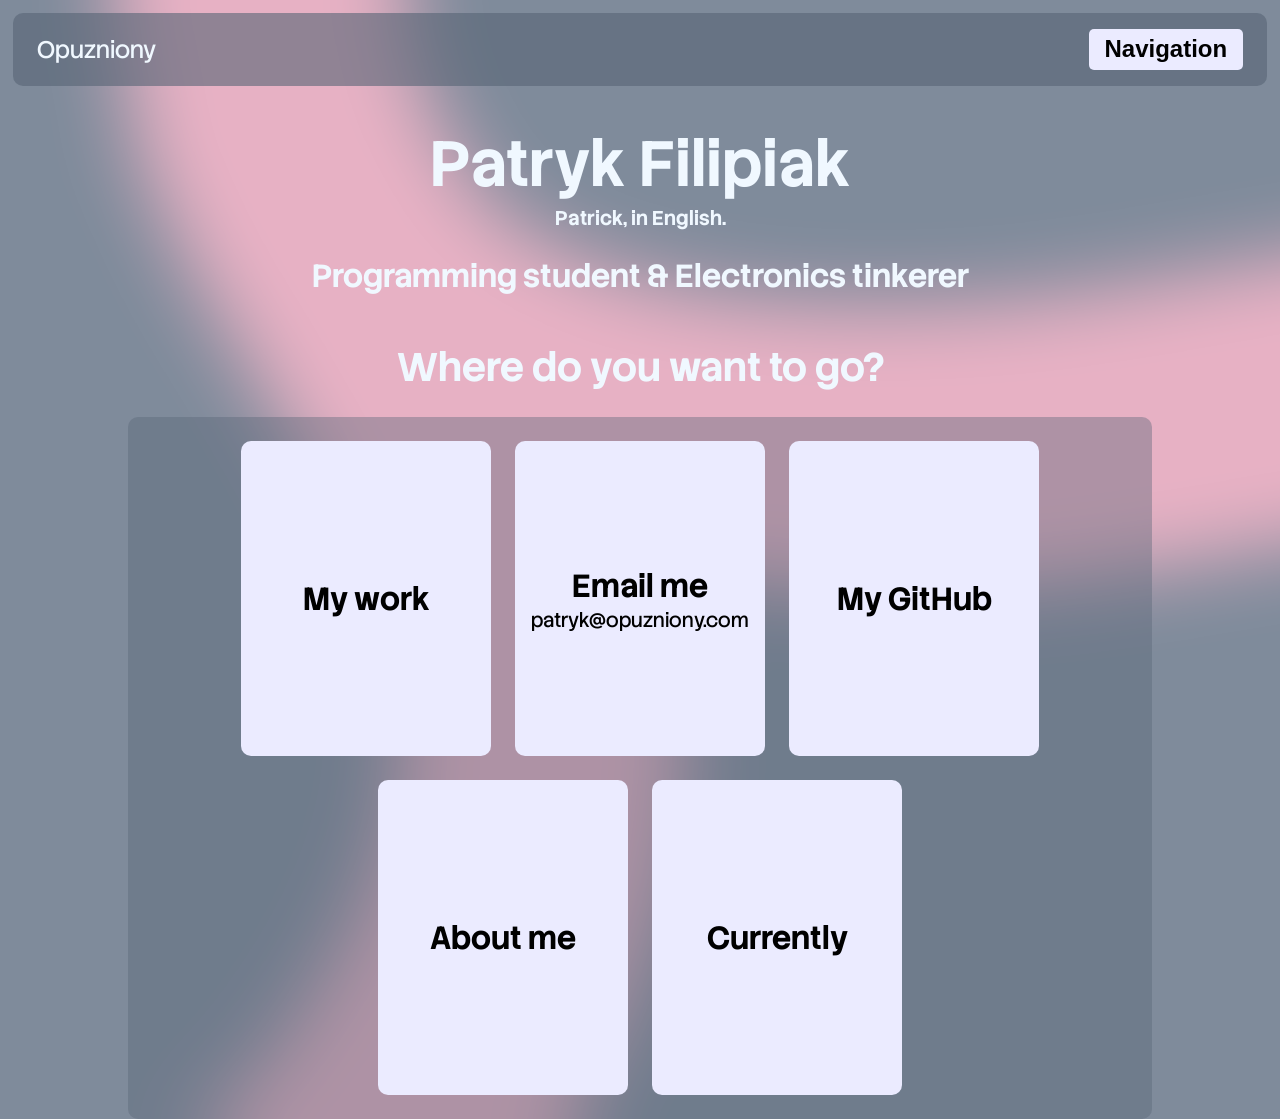
==== index.html @ f9818646 "Github pages broke when I put all the html files in /static so I just moved the index back" ====
<!DOCTYPE html>
<html lang="en">
<head>
    <link rel="preconnect" href="https://fonts.googleapis.com">
    <link rel="preconnect" href="https://fonts.gstatic.com" crossorigin>
    <link href="https://fonts.googleapis.com/css2?family=Share+Tech&family=Stack+Sans+Headline:wght@200..700&display=swap" rel="stylesheet">
    <meta charset="UTF-8">
    <meta name="viewport" content="width=device-width, initial-scale=1.0">
    <title>Opuzniony</title>
    <link rel="stylesheet" href="/style/firstpage.css">
</head>
<body>
    <div id="stupid_box">
        <div id="header">
            <p id="p5">Opuzniony</p>
            <div class="dropdown">
                <button><b>Navigation</b></button>
                <div class="dropdown_content">
                    <a href="static/work.html">My work</a>
                    <a href="https://github.com/opuzniony">My GitHub</a>
                    <a href="static/about.html">About me</a>
                    <a href="static/blog.html">Currently</a>
                </div>
            </div>
        </div>
        <div>
            <h1>Patryk Filipiak</h1>
            <p id="p3">
                <b>Patrick, in English.</b>
            </p>
        </div>
        <h3>Programming student & Electronics tinkerer</h3>
        <h2>Where do you want to go?</h2>  
        <div class="card_container">
            <a href='static/work.html' id="card1" class="card">
                <p>
                    <b>My work</b>
                </p>
            </a>
            <a id="card2" class="card" href="mailto:patryk@opuzniony.com">
                <div>
                    <b>Email me</b>
                    <p id="p4">patryk@opuzniony.com</p>
                </div>
            </a>
            <a id="card3" class="card" href="https://github.com/opuzniony">
                <p>
                    <b>My GitHub</b>
                </p>
            </a>
            <a id="card4" class="card" href="static/about.html">
                <p>
                    <b>About me</b>
                </p>
            </a>
            <a href='static/blog.html' id="card5" class="card">
                <p>
                    <b>Currently</b>
                </p>
            </a>
        </div>
    </div>
    
</body>
</html>
---- style/firstpage.css ----
body {
    background-image: url("/img/background.png");
    background-size:cover;
    display: flex;
    justify-content: center;
    text-align: center;
    font-size: 2rem;
    min-height: 100vh;
    align-items: flex-start;
    margin: 0;
    font-family: 'Stack Sans Headline';
    color: aliceblue;
}

#p1 {
    margin: 0;
    font-size: 1.5rem;
}

p {
    margin: 0;
}

#p3, #p4 {
    margin: 0;
    font-size: 1.25rem;
}

#stupid_box {
    font-family: 'Stack Sans Headline';
    width: 100%;
    display: flex;
    flex-direction: column;
    align-items: center;
    gap: 1.5rem;
}

#header {
    background-color: rgba(87, 101, 117, 0.6);
    border-radius: 10px;
    display: flex;
    align-items: center;
    justify-content: space-between;
    width: 98%;
    box-sizing: border-box;
    margin: 1%;
    font-size: 1.5rem;
    padding: 1rem 1.5rem;
}

.dropdown button {
    font-size: 1.5rem;
    border: none;
    border-radius: 5px;
    background-color: rgb(235, 235, 255);
    transition: background-color 0.2s;
    padding: 0.4rem 1rem;
}

.dropdown:hover button {
    transition: 0.2s;
    background-color: rgb(231, 177, 196);
}

.dropdown .dropdown_content {
    display: none;
}
.dropdown:hover .dropdown_content {
    display: block;
}

.dropdown_content {
    position:absolute;
    transition: 0.2s;
    background-color: rgba(87, 101, 117, 0.8);
    border-radius: 10px;
}

.dropdown_content a {
    display: block;
    background-color: rgb(235, 235, 255);
    margin: 0.4rem;
    padding: 0.2rem 0.4rem;
    border-radius: 5px;
    transition: 0.2s;
}

.dropdown_content a:hover {
    background-color: rgb(231, 177, 196);
    scale: 1.03;
}



h2, h3, h1 {
    max-width: 850px;
    margin: 0;
}

h1 {
    font-size: 4rem;
}

h2 {
    font-size: 2.5rem;
    margin: 0;
}

h3 {
    margin-bottom: 20px;
    font-size: 2rem;
}

.card_contaier button, mailto {
    font-family: 'Stack Sans Headline';
    color: black;
}

.card_container {
    background-color: rgba(87, 101, 117, 0.4);
    padding: 1.5rem;
    border-radius: 10px;
    display: flex;
    justify-content: center;
    gap: 1.5rem;
    width: 80%;
    max-width: 1800px;
    box-sizing: border-box;
    flex-wrap: wrap;
    }

.card {
    height: 35vh;
    max-height: 400px;
    width: 100vw;
    max-width: 250px;
    min-width: 180px;
    border-radius: 10px;
    background-color: rgb(235, 235, 255);
    box-sizing: border-box;
    display: flex;
    align-items: center;
    justify-content: center;
    border: none;
    font-size: 2rem;
    transition: transform 0.2s, box-shadow 0.2s, background-color 0.2s;
    padding: 0.75rem;
}

#card2 {
    flex-direction: column;
    margin: 0;
}

.card:hover {
    transition-duration: 0.2s;
    cursor: pointer;
    background-color: rgb(231, 177, 196);
    transform: scale(1.03);
    box-shadow: 0 4px 12px rgba(0,0,0,0.15);
}

@media (max-width: 768px) {
    .card {
        height: auto;
        padding: 2.5rem 1rem;
        width: 80%;
        max-width: 400px;
        min-width: unset;
        font-size: 1.5rem;
    }

    .card_container {
        width: 95%;
        gap: 1rem;
        margin: 0.5rem;
    }
}

a {
    text-decoration: none;
    color: black;
    font-family: 'Stack Sans Headline';
}
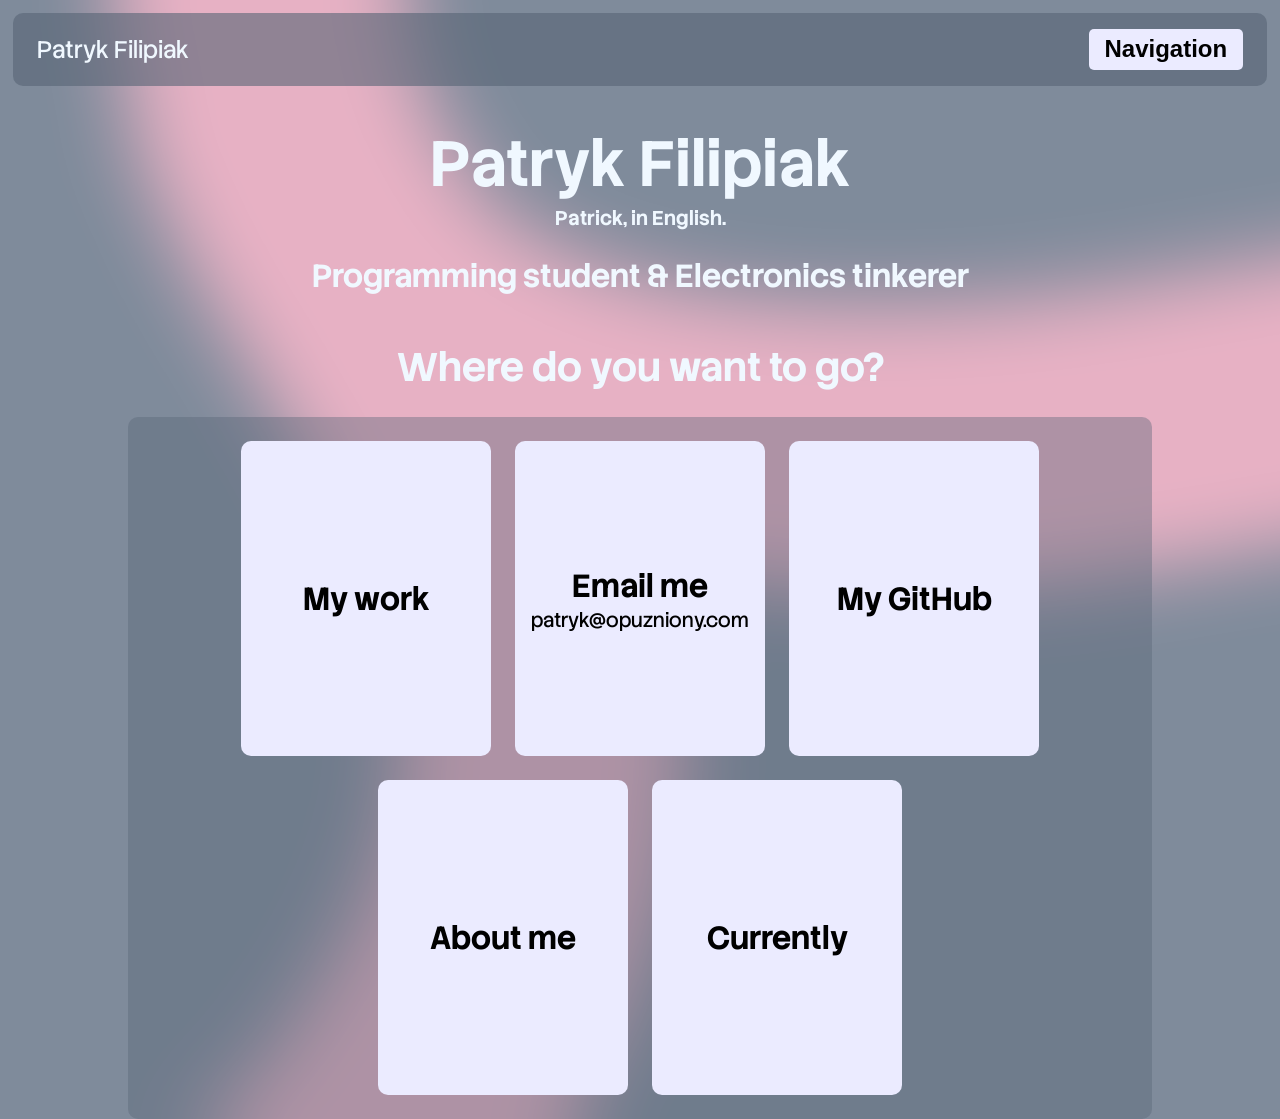
==== commit 4acf88ed: "changed headers and added header to about me" ====
--- a/index.html
+++ b/index.html
@@ -6,13 +6,13 @@
     <link href="https://fonts.googleapis.com/css2?family=Share+Tech&family=Stack+Sans+Headline:wght@200..700&display=swap" rel="stylesheet">
     <meta charset="UTF-8">
     <meta name="viewport" content="width=device-width, initial-scale=1.0">
-    <title>Opuzniony</title>
+    <title>My work</title>
     <link rel="stylesheet" href="/style/firstpage.css">
 </head>
 <body>
     <div id="stupid_box">
         <div id="header">
-            <p id="p5">Opuzniony</p>
+            <p id="p5">Patryk Filipiak</p>
             <div class="dropdown">
                 <button><b>Navigation</b></button>
                 <div class="dropdown_content">
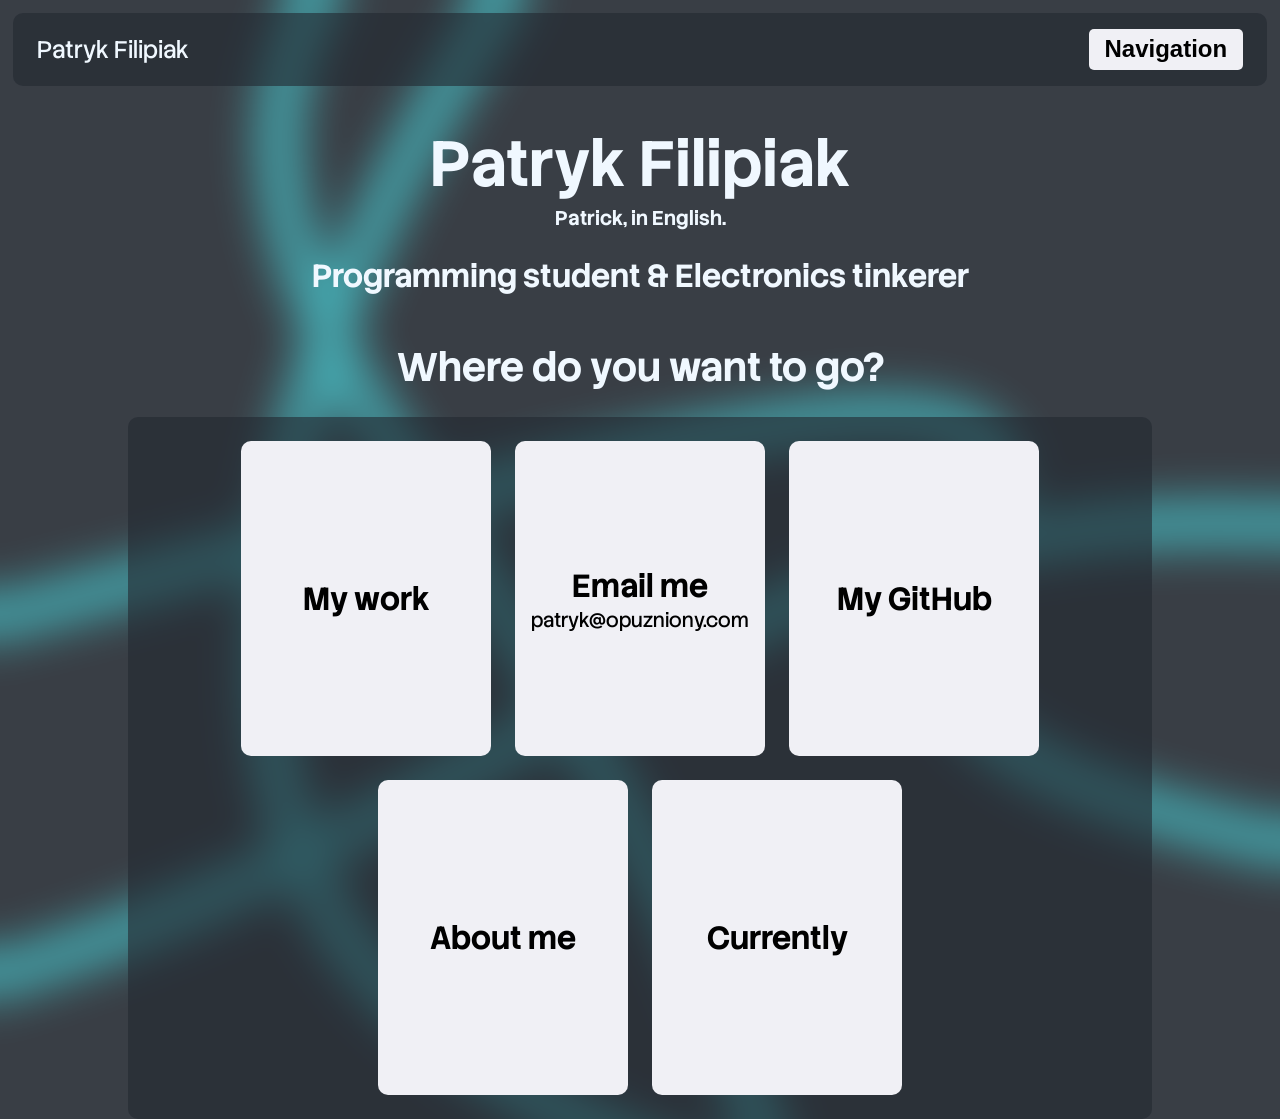
==== commit a2058cf3: "Color palette rework + some minor fixes" ====
--- a/index.html
+++ b/index.html
@@ -6,7 +6,7 @@
     <link href="https://fonts.googleapis.com/css2?family=Share+Tech&family=Stack+Sans+Headline:wght@200..700&display=swap" rel="stylesheet">
     <meta charset="UTF-8">
     <meta name="viewport" content="width=device-width, initial-scale=1.0">
-    <title>My work</title>
+    <title>Patryk Filipiak</title>
     <link rel="stylesheet" href="/style/firstpage.css">
 </head>
 <body>
--- a/style/firstpage.css
+++ b/style/firstpage.css
@@ -36,7 +36,7 @@
 }
 
 #header {
-    background-color: rgba(87, 101, 117, 0.6);
+    background-color: rgba(34, 40, 49, 0.6);
     border-radius: 10px;
     display: flex;
     align-items: center;
@@ -52,14 +52,14 @@
     font-size: 1.5rem;
     border: none;
     border-radius: 5px;
-    background-color: rgb(235, 235, 255);
+    background-color: rgb(240, 240, 245);
     transition: background-color 0.2s;
     padding: 0.4rem 1rem;
 }
 
 .dropdown:hover button {
     transition: 0.2s;
-    background-color: rgb(231, 177, 196);
+    background-color: rgb(0, 173, 181);
 }
 
 .dropdown .dropdown_content {
@@ -72,13 +72,13 @@
 .dropdown_content {
     position:absolute;
     transition: 0.2s;
-    background-color: rgba(87, 101, 117, 0.8);
+    background-color: rgba(34, 40, 49, 0.8);;
     border-radius: 10px;
 }
 
 .dropdown_content a {
     display: block;
-    background-color: rgb(235, 235, 255);
+    background-color: rgb(240, 240, 245);
     margin: 0.4rem;
     padding: 0.2rem 0.4rem;
     border-radius: 5px;
@@ -86,7 +86,7 @@
 }
 
 .dropdown_content a:hover {
-    background-color: rgb(231, 177, 196);
+    background-color: rgb(0, 173, 181);
     scale: 1.03;
 }
 
@@ -117,7 +117,7 @@
 }
 
 .card_container {
-    background-color: rgba(87, 101, 117, 0.4);
+    background-color: rgba(34, 40, 49, 0.6);;
     padding: 1.5rem;
     border-radius: 10px;
     display: flex;
@@ -136,7 +136,7 @@
     max-width: 250px;
     min-width: 180px;
     border-radius: 10px;
-    background-color: rgb(235, 235, 255);
+    background-color: rgb(240, 240, 245);
     box-sizing: border-box;
     display: flex;
     align-items: center;
@@ -155,7 +155,7 @@
 .card:hover {
     transition-duration: 0.2s;
     cursor: pointer;
-    background-color: rgb(231, 177, 196);
+    background-color: rgb(0, 173, 181);
     transform: scale(1.03);
     box-shadow: 0 4px 12px rgba(0,0,0,0.15);
 }
@@ -181,4 +181,21 @@
     text-decoration: none;
     color: black;
     font-family: 'Stack Sans Headline';
+}
+
+::-webkit-scrollbar {
+  width: 6px;
+}
+
+::-webkit-scrollbar-track {
+  background: rgba(34, 40, 49, 0.8);
+}
+
+::-webkit-scrollbar-thumb {
+  background: rgba(34, 40, 49, 0.5);
+  border-radius: 3px;
+}
+
+::-webkit-scrollbar-thumb:hover {
+  background: rgb(34, 40, 49);
 }
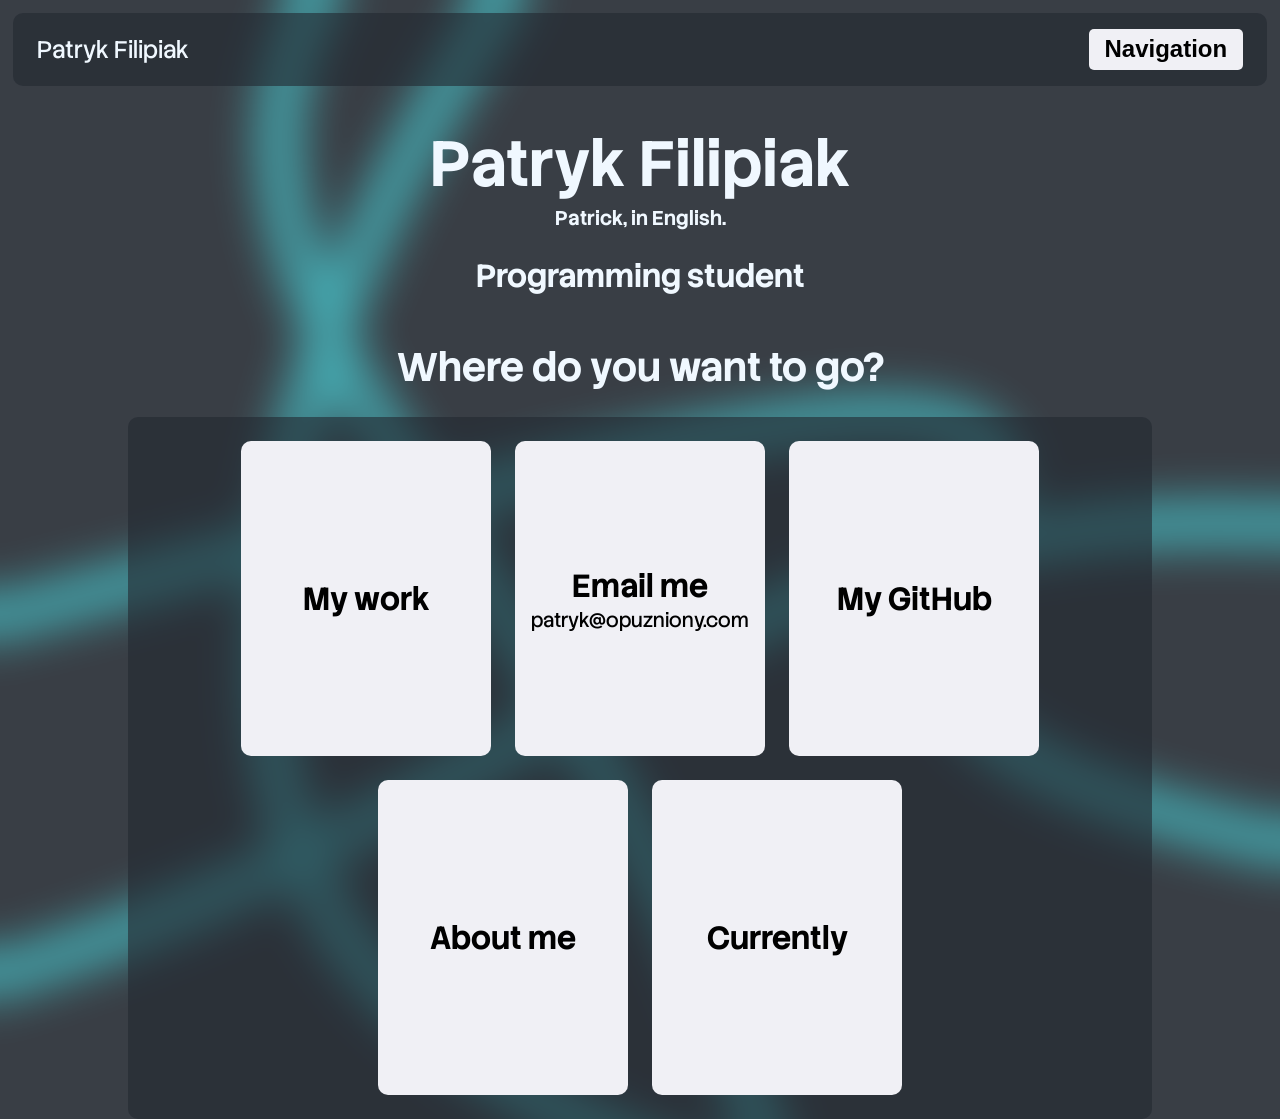
==== commit c3a74d6e: "display: none'd Web Sergeant because it's just an empty repo." ====
--- a/index.html
+++ b/index.html
@@ -29,7 +29,7 @@
                 <b>Patrick, in English.</b>
             </p>
         </div>
-        <h3>Programming student & Electronics tinkerer</h3>
+        <h3>Programming student</h3>
         <h2>Where do you want to go?</h2>  
         <div class="card_container">
             <a href='static/work.html' id="card1" class="card">
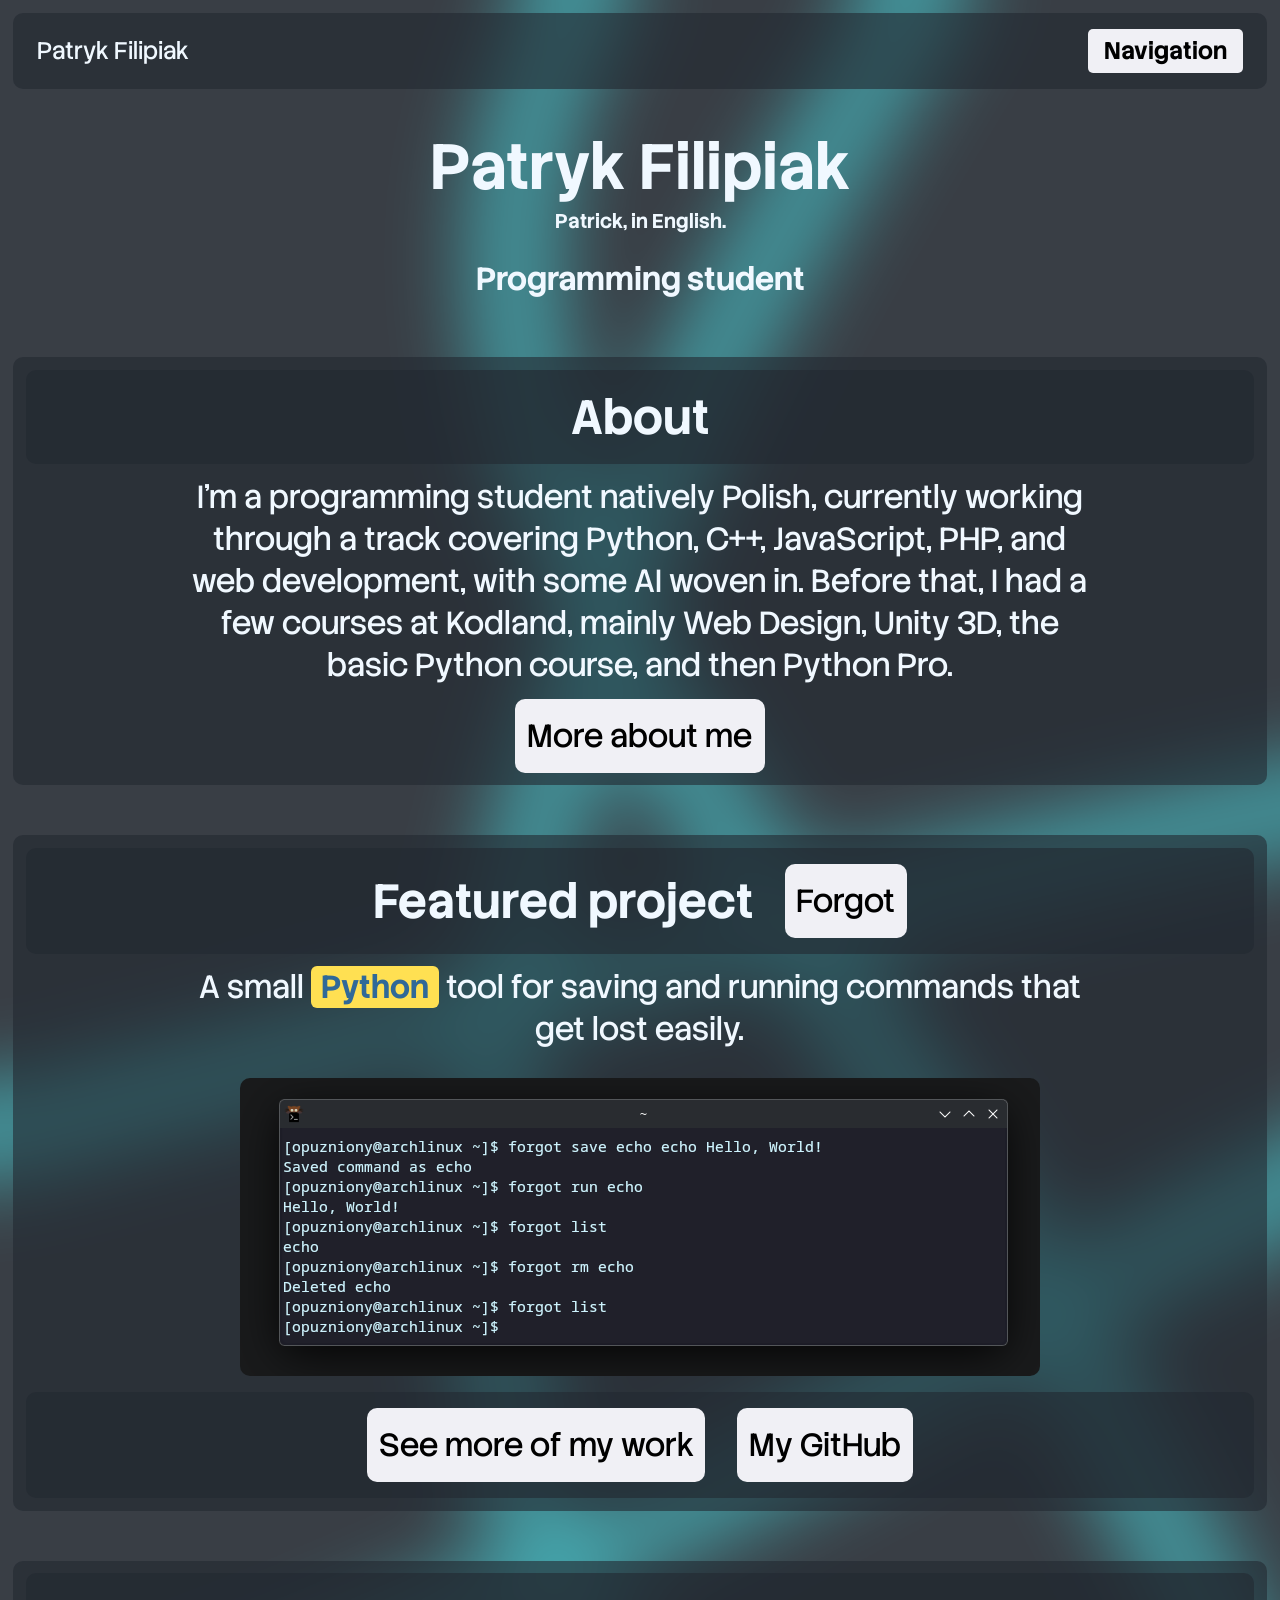
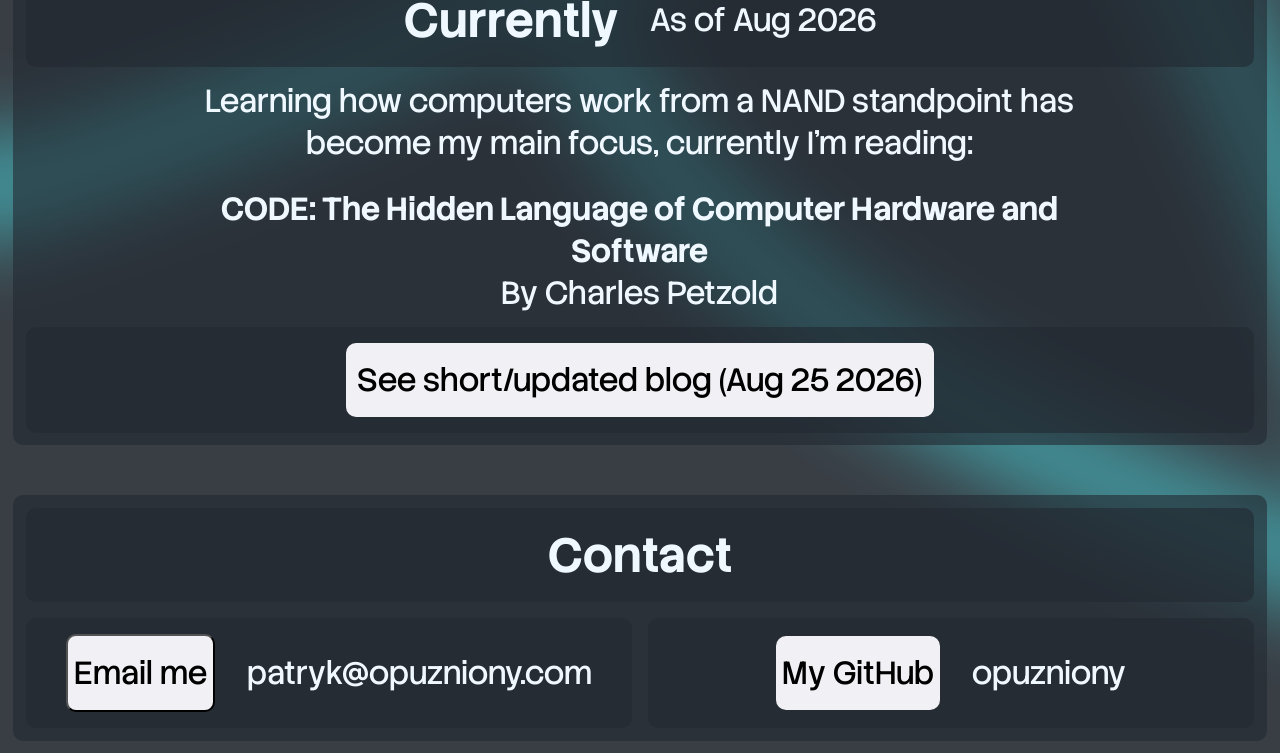
==== commit 19bf6206: "landing page rework" ====
--- a/index.html
+++ b/index.html
@@ -29,35 +29,87 @@
                 <b>Patrick, in English.</b>
             </p>
         </div>
-        <h3>Programming student</h3>
-        <h2>Where do you want to go?</h2>  
-        <div class="card_container">
-            <a href='static/work.html' id="card1" class="card">
-                <p>
-                    <b>My work</b>
-                </p>
-            </a>
-            <a id="card2" class="card" href="mailto:patryk@opuzniony.com">
-                <div>
-                    <b>Email me</b>
-                    <p id="p4">patryk@opuzniony.com</p>
+        <h3>Programming student</h3> 
+
+        <div class="section" id="sct1">
+            <div class="section_header">
+                <h2>About</h2>
+            </div>
+            <p class="essay">
+                I'm a programming student natively
+                Polish, currently working through 
+                a track covering Python, C++, JavaScript, 
+                PHP, and web development, with some AI 
+                woven in. Before that, I had a few courses 
+                at Kodland, mainly Web Design, Unity 3D, the 
+                basic Python course, and then Python Pro.
+            </p>
+            <a href="static/about.html" class="section_button">More about me</a>
+        </div>
+        <div class="section" id="sct2">
+            <div class="section_header">
+                <h2>Featured project</h2>
+                <a href="https://github.com/opuzniony/forgot" class="section_button">Forgot</a>
+            </div>
+            <p class="essay">
+                A small 
+                <b style="
+                    background-color: rgb(255, 224, 82); 
+                    color: rgb(48, 105, 152);
+                    padding-inline: 0.6rem; 
+                    border-radius: 6px;">
+                    Python</b>
+                tool for saving and running commands that get lost easily.
+            </p>
+            <img class="section_img" src="/img/forgot.png" alt="forgot in terminal (save, run, list, rm)">
+            <div class="section_header">
+                <a href="static/work.html" class="section_button">See more of my work</a>
+                <a href="https://github.com/opuzniony" class="section_button">My GitHub</a>
+            </div>
+        </div>
+        <div class="section" id="sct3">
+            <div class="section_header">
+                <h2>Currently</h2>
+                <p>As of Aug 2026</p>
+            </div>
+            <p class="essay">
+                Learning how computers work from a 
+                NAND standpoint has become my main focus, 
+                currently I'm reading:
+            </p>
+            <p class="essay">
+                <b>CODE: The Hidden Language of Computer Hardware and Software</b>
+                <br>
+                By Charles Petzold
+            </p>
+            <div class="section_header">
+                <a href="static/work.html" class="section_button">See short/updated blog (Aug 25 2026)</a>
+            </div>
+        </div>
+        <div class="section" id="sct4">
+            <div class="section_header">
+                <h2>Contact</h2>
+            </div>
+           <div class="different">
+                <div class="different_header">
+                    <button mailto class="section_button">Email me</button>
+                    <p>patryk@opuzniony.com</p>
                 </div>
-            </a>
-            <a id="card3" class="card" href="https://github.com/opuzniony">
-                <p>
-                    <b>My GitHub</b>
-                </p>
-            </a>
-            <a id="card4" class="card" href="static/about.html">
-                <p>
-                    <b>About me</b>
-                </p>
-            </a>
-            <a href='static/blog.html' id="card5" class="card">
-                <p>
-                    <b>Currently</b>
-                </p>
-            </a>
+                <div class="different_header">
+                    <a href="https://github.com/opuzniony" class="section_button">My GitHub</a>
+                    <p>opuzniony</p>
+                </div>
+           </div>
+           <div class="different" id="different2">
+                <div class="different_header">
+                    <a href="https://github.com/opuzniony" class="section_button">My GitHub</a>
+                    <p>Placeholder button</p>
+                </div>
+                <div class="different_header">
+                    <a href="https://github.com/opuzniony" class="section_button">My GitHub</a>
+                    <p>Placeholder button</p>
+                </div>
+           </div>
         </div>
     </div>
     
--- a/style/firstpage.css
+++ b/style/firstpage.css
@@ -90,8 +90,6 @@
     scale: 1.03;
 }
 
-
-
 h2, h3, h1 {
     max-width: 850px;
     margin: 0;
@@ -101,80 +99,14 @@
     font-size: 4rem;
 }
 
-h2 {
-    font-size: 2.5rem;
-    margin: 0;
-}
-
 h3 {
     margin-bottom: 20px;
     font-size: 2rem;
 }
 
-.card_contaier button, mailto {
+button, mailto {
     font-family: 'Stack Sans Headline';
     color: black;
-}
-
-.card_container {
-    background-color: rgba(34, 40, 49, 0.6);;
-    padding: 1.5rem;
-    border-radius: 10px;
-    display: flex;
-    justify-content: center;
-    gap: 1.5rem;
-    width: 80%;
-    max-width: 1800px;
-    box-sizing: border-box;
-    flex-wrap: wrap;
-    }
-
-.card {
-    height: 35vh;
-    max-height: 400px;
-    width: 100vw;
-    max-width: 250px;
-    min-width: 180px;
-    border-radius: 10px;
-    background-color: rgb(240, 240, 245);
-    box-sizing: border-box;
-    display: flex;
-    align-items: center;
-    justify-content: center;
-    border: none;
-    font-size: 2rem;
-    transition: transform 0.2s, box-shadow 0.2s, background-color 0.2s;
-    padding: 0.75rem;
-}
-
-#card2 {
-    flex-direction: column;
-    margin: 0;
-}
-
-.card:hover {
-    transition-duration: 0.2s;
-    cursor: pointer;
-    background-color: rgb(0, 173, 181);
-    transform: scale(1.03);
-    box-shadow: 0 4px 12px rgba(0,0,0,0.15);
-}
-
-@media (max-width: 768px) {
-    .card {
-        height: auto;
-        padding: 2.5rem 1rem;
-        width: 80%;
-        max-width: 400px;
-        min-width: unset;
-        font-size: 1.5rem;
-    }
-
-    .card_container {
-        width: 95%;
-        gap: 1rem;
-        margin: 0.5rem;
-    }
 }
 
 a {
@@ -198,4 +130,95 @@
 
 ::-webkit-scrollbar-thumb:hover {
   background: rgb(34, 40, 49);
+}
+
+.section {
+    display: flex;
+    justify-content: flex-start;
+    background-color: rgba(34, 40, 49, 0.6);
+    border-radius: 10px;
+    width: 96%;
+    margin: 1%;
+    padding: 1%;
+    height: fit-content;
+    align-items: inherit;
+    flex-direction: column;
+}
+
+.section_header {
+    border-radius: 10px;
+    display: flex;
+    align-items: center;
+    justify-content: center;
+    width: 100%;
+    box-sizing: border-box;
+    font-size: 2rem;
+    padding: 1rem;
+    gap: 2rem;
+    background-color: rgba(34, 40, 49, 0.6);
+}
+
+.section_header_footer {
+    margin-top: 2%;
+    font-size: 2.5rem;
+}
+
+.essay {
+    max-width: 900px;
+    margin-block: 1%;
+}
+
+.section_button {
+    background-color: rgb(240, 240, 245);
+    border-radius: 10px;
+    padding: 1rem;
+    font-size: 2rem;
+    transition: background-color 0.2s, scale 0.2s;
+    font-family: 'Stack Sans Headline';
+    padding-inline: 1%;
+}
+
+.section_button:hover {
+    background-color: rgb(0, 173, 181);
+    cursor: pointer;
+    scale: 1.03;
+}
+
+.section_img {
+    border-radius: 10px;
+    margin: 1rem;
+    max-width: 100%;
+    height: auto;
+}
+
+#sct4 {
+    gap: 1rem;
+}
+
+.different {
+    display: flex;
+    flex-direction: row;
+    gap: 1rem;
+    width: 100%;
+}
+
+.different_header {
+    border-radius: 10px;
+    display: flex;
+    align-items: center;
+    justify-content: center;
+    width: 100%;
+    box-sizing: border-box;
+    font-size: 2rem;
+    padding: 1rem;
+    gap: 2rem;
+    background-color: rgba(34, 40, 49, 0.6);
+}
+
+@media (max-width: 768px) {
+    
+}
+
+#different2 {
+    display: none;
 }
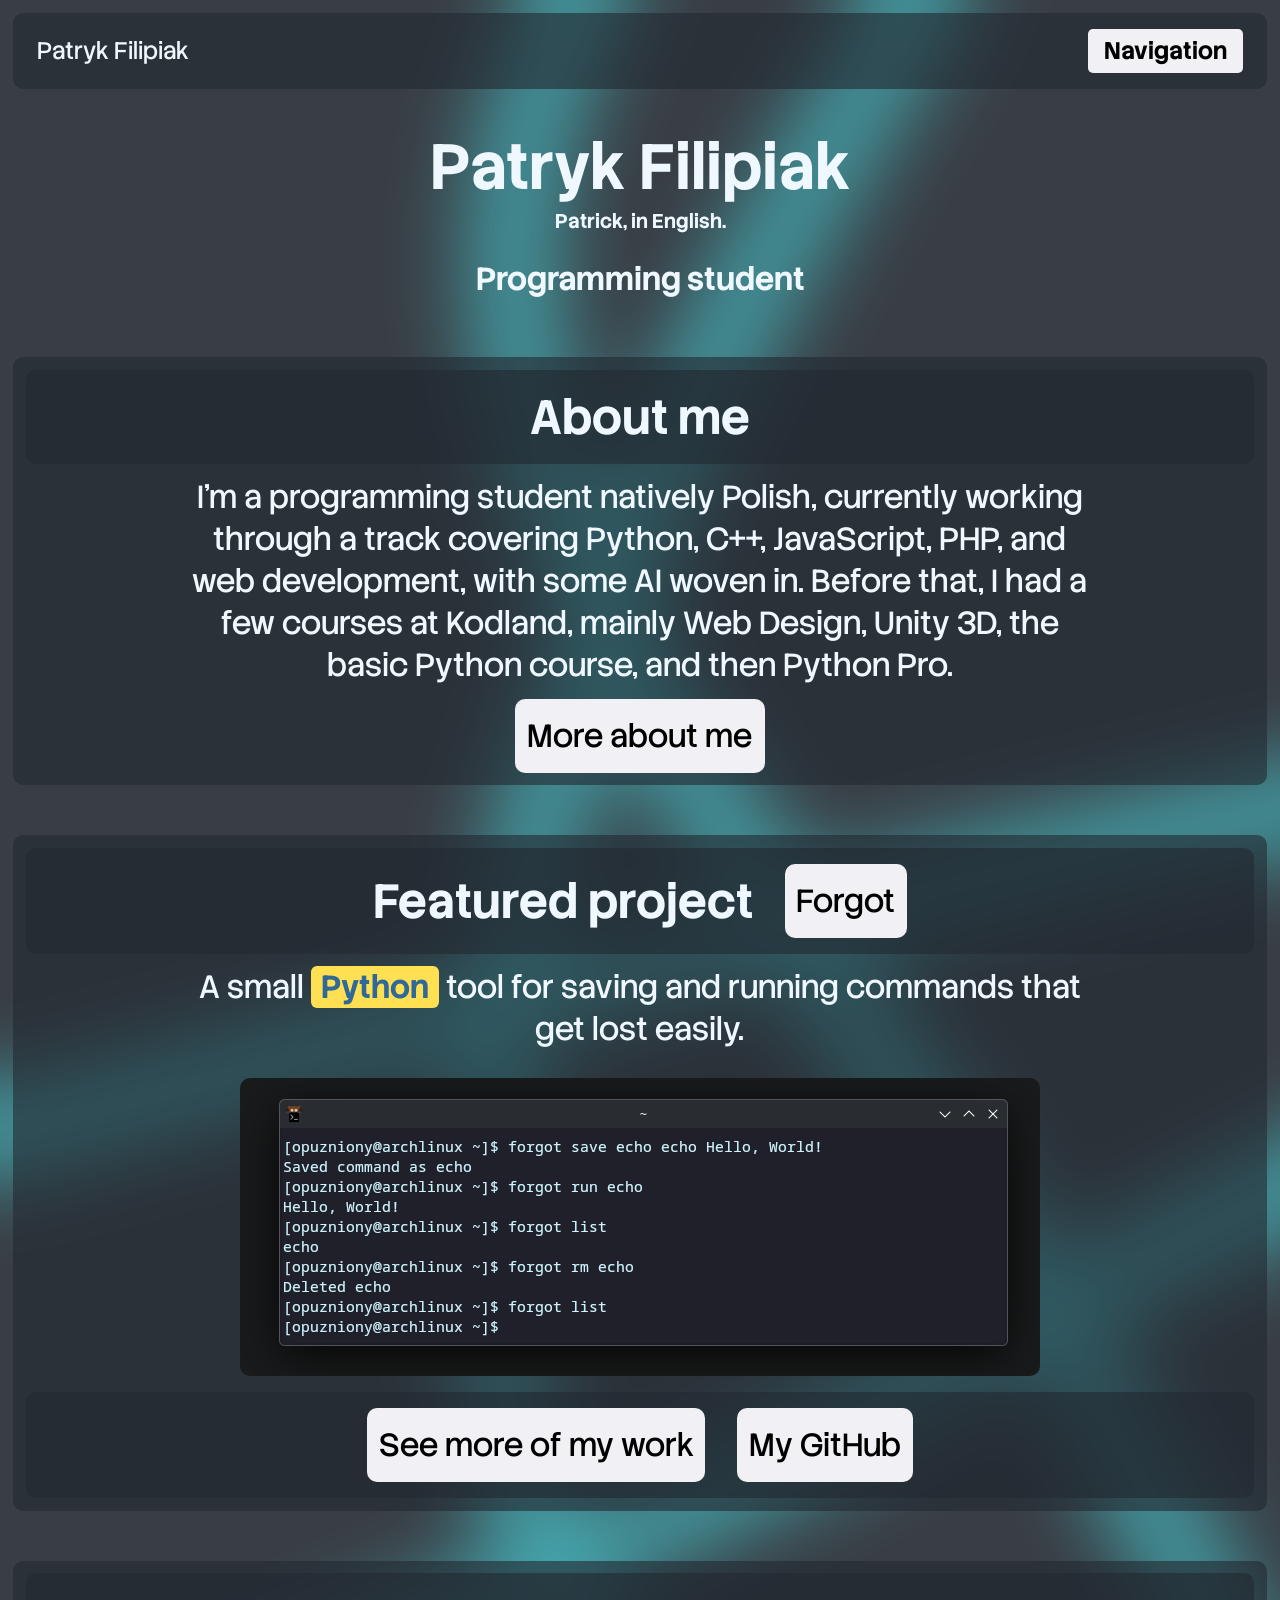
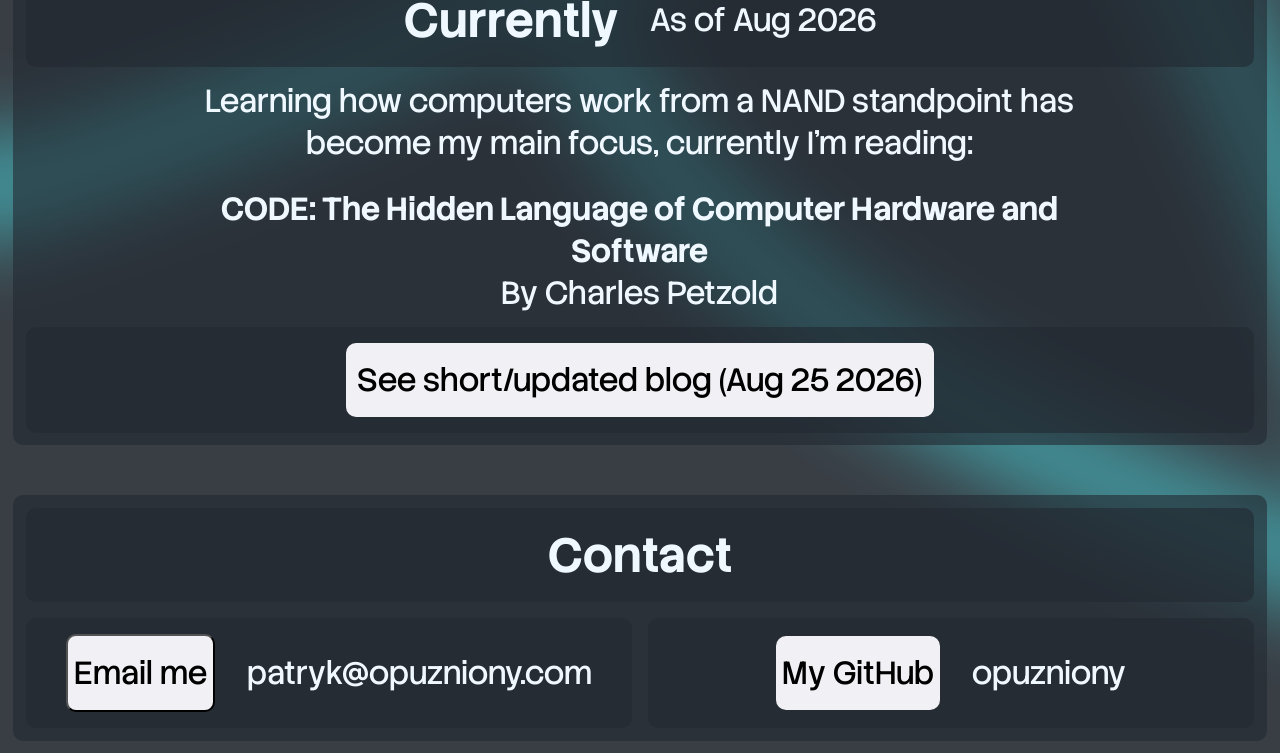
==== commit 3a7c52cd: "A few typos and rewriting one thing in about me" ====
--- a/index.html
+++ b/index.html
@@ -23,6 +23,7 @@
                 </div>
             </div>
         </div>
+        
         <div>
             <h1>Patryk Filipiak</h1>
             <p id="p3">
@@ -33,7 +34,7 @@
 
         <div class="section" id="sct1">
             <div class="section_header">
-                <h2>About</h2>
+                <h2>About me</h2>
             </div>
             <p class="essay">
                 I'm a programming student natively
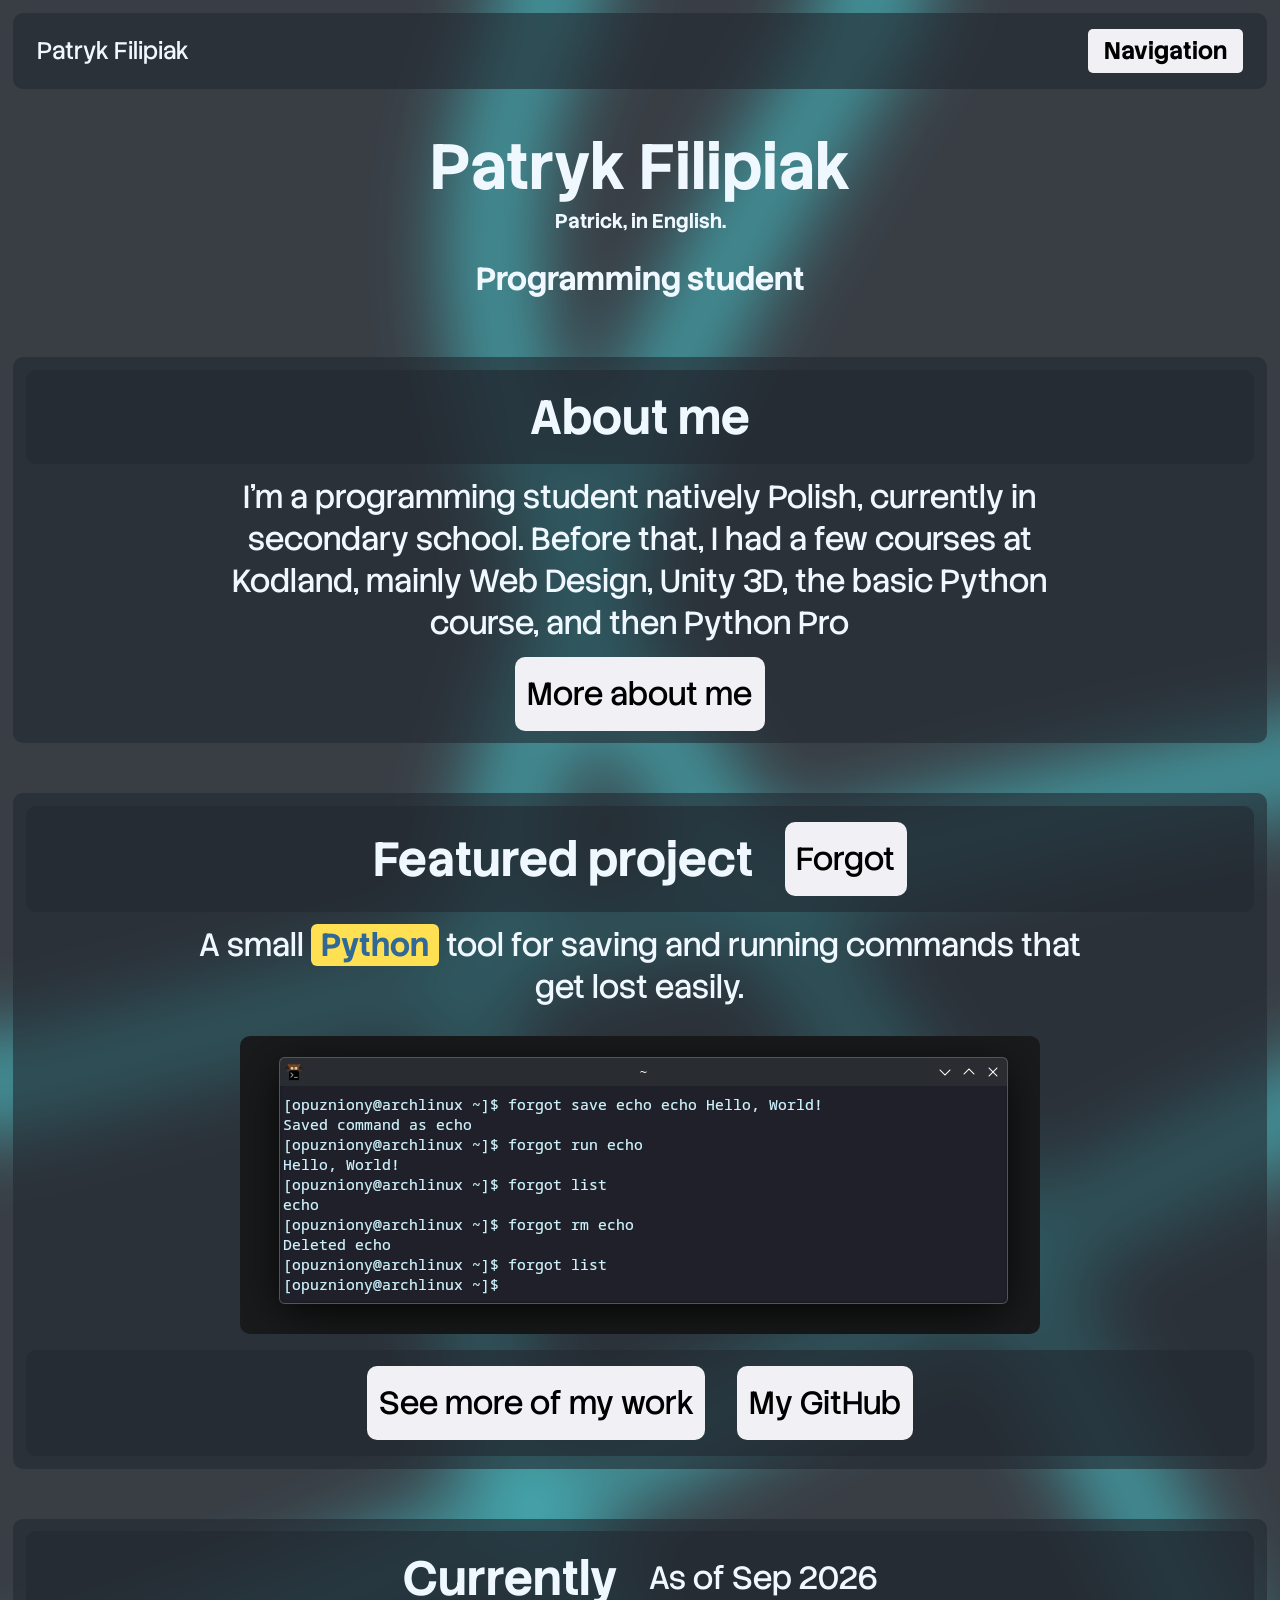
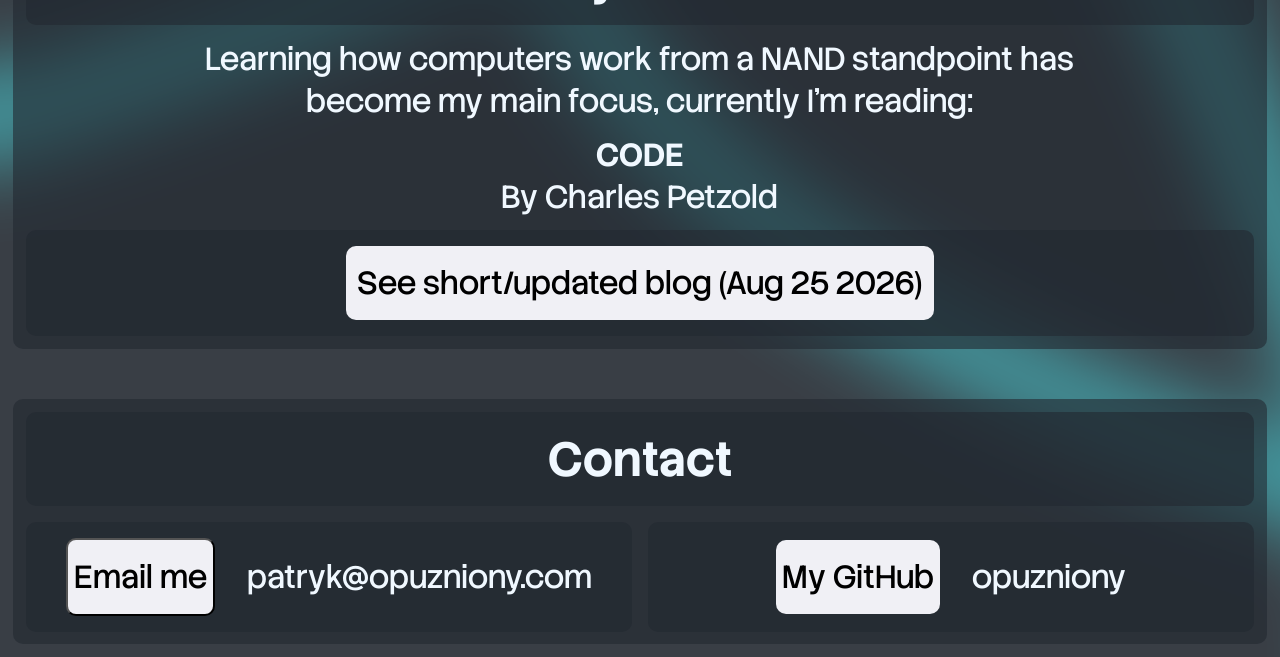
==== commit ebb2bbfb: "typical update, fixed phones on landing page too" ====
--- a/index.html
+++ b/index.html
@@ -37,13 +37,11 @@
                 <h2>About me</h2>
             </div>
             <p class="essay">
-                I'm a programming student natively
-                Polish, currently working through 
-                a track covering Python, C++, JavaScript, 
-                PHP, and web development, with some AI 
-                woven in. Before that, I had a few courses 
-                at Kodland, mainly Web Design, Unity 3D, the 
-                basic Python course, and then Python Pro.
+                I'm a programming student natively Polish,
+                currently in secondary school. Before that, I
+                had a few courses at Kodland, mainly
+                Web Design, Unity 3D, the basic Python 
+                course, and then Python Pro
             </p>
             <a href="static/about.html" class="section_button">More about me</a>
         </div>
@@ -71,20 +69,20 @@
         <div class="section" id="sct3">
             <div class="section_header">
                 <h2>Currently</h2>
-                <p>As of Aug 2026</p>
+                <p>As of Sep 2026</p>
             </div>
             <p class="essay">
                 Learning how computers work from a 
                 NAND standpoint has become my main focus, 
                 currently I'm reading:
             </p>
-            <p class="essay">
-                <b>CODE: The Hidden Language of Computer Hardware and Software</b>
+            <p class="essay" id="essay1">
+                <b>CODE</b>
                 <br>
                 By Charles Petzold
             </p>
             <div class="section_header">
-                <a href="static/work.html" class="section_button">See short/updated blog (Aug 25 2026)</a>
+                <a href="static/blog.html" class="section_button">See short/updated blog (Aug 25 2026)</a>
             </div>
         </div>
         <div class="section" id="sct4">
@@ -93,22 +91,22 @@
             </div>
            <div class="different">
                 <div class="different_header">
-                    <button mailto class="section_button">Email me</button>
-                    <p>patryk@opuzniony.com</p>
+                    <button mailto class="section_button" id="different_button" >Email me</button>
+                    <p class="desktop-only">patryk@opuzniony.com</p>
                 </div>
                 <div class="different_header">
-                    <a href="https://github.com/opuzniony" class="section_button">My GitHub</a>
-                    <p>opuzniony</p>
+                    <a href="https://github.com/opuzniony" id="different_button" class="section_button">My GitHub</a>
+                    <p class="desktop-only">opuzniony</p>
                 </div>
            </div>
            <div class="different" id="different2">
                 <div class="different_header">
-                    <a href="https://github.com/opuzniony" class="section_button">My GitHub</a>
-                    <p>Placeholder button</p>
+                    <a href="https://github.com/opuzniony" id="different_button" class="section_button">My GitHub</a>
+                    <p class="desktop-only">Placeholder button</p>
                 </div>
                 <div class="different_header">
-                    <a href="https://github.com/opuzniony" class="section_button">My GitHub</a>
-                    <p>Placeholder button</p>
+                    <a href="https://github.com/opuzniony" id="different_button" class="section_button">My GitHub</a>
+                    <p class="desktop-only">Placeholder button</p>
                 </div>
            </div>
         </div>
--- a/style/firstpage.css
+++ b/style/firstpage.css
@@ -178,6 +178,10 @@
     padding-inline: 1%;
 }
 
+#essay1 {
+    margin-top: 0;
+}
+
 .section_button:hover {
     background-color: rgb(0, 173, 181);
     cursor: pointer;
@@ -216,7 +220,17 @@
 }
 
 @media (max-width: 768px) {
-    
+    .different {
+        flex-direction: column;
+    }
+
+    .desktop-only {
+        display: none;
+    }
+
+    #different_button {
+        width: 80%;
+    }
 }
 
 #different2 {
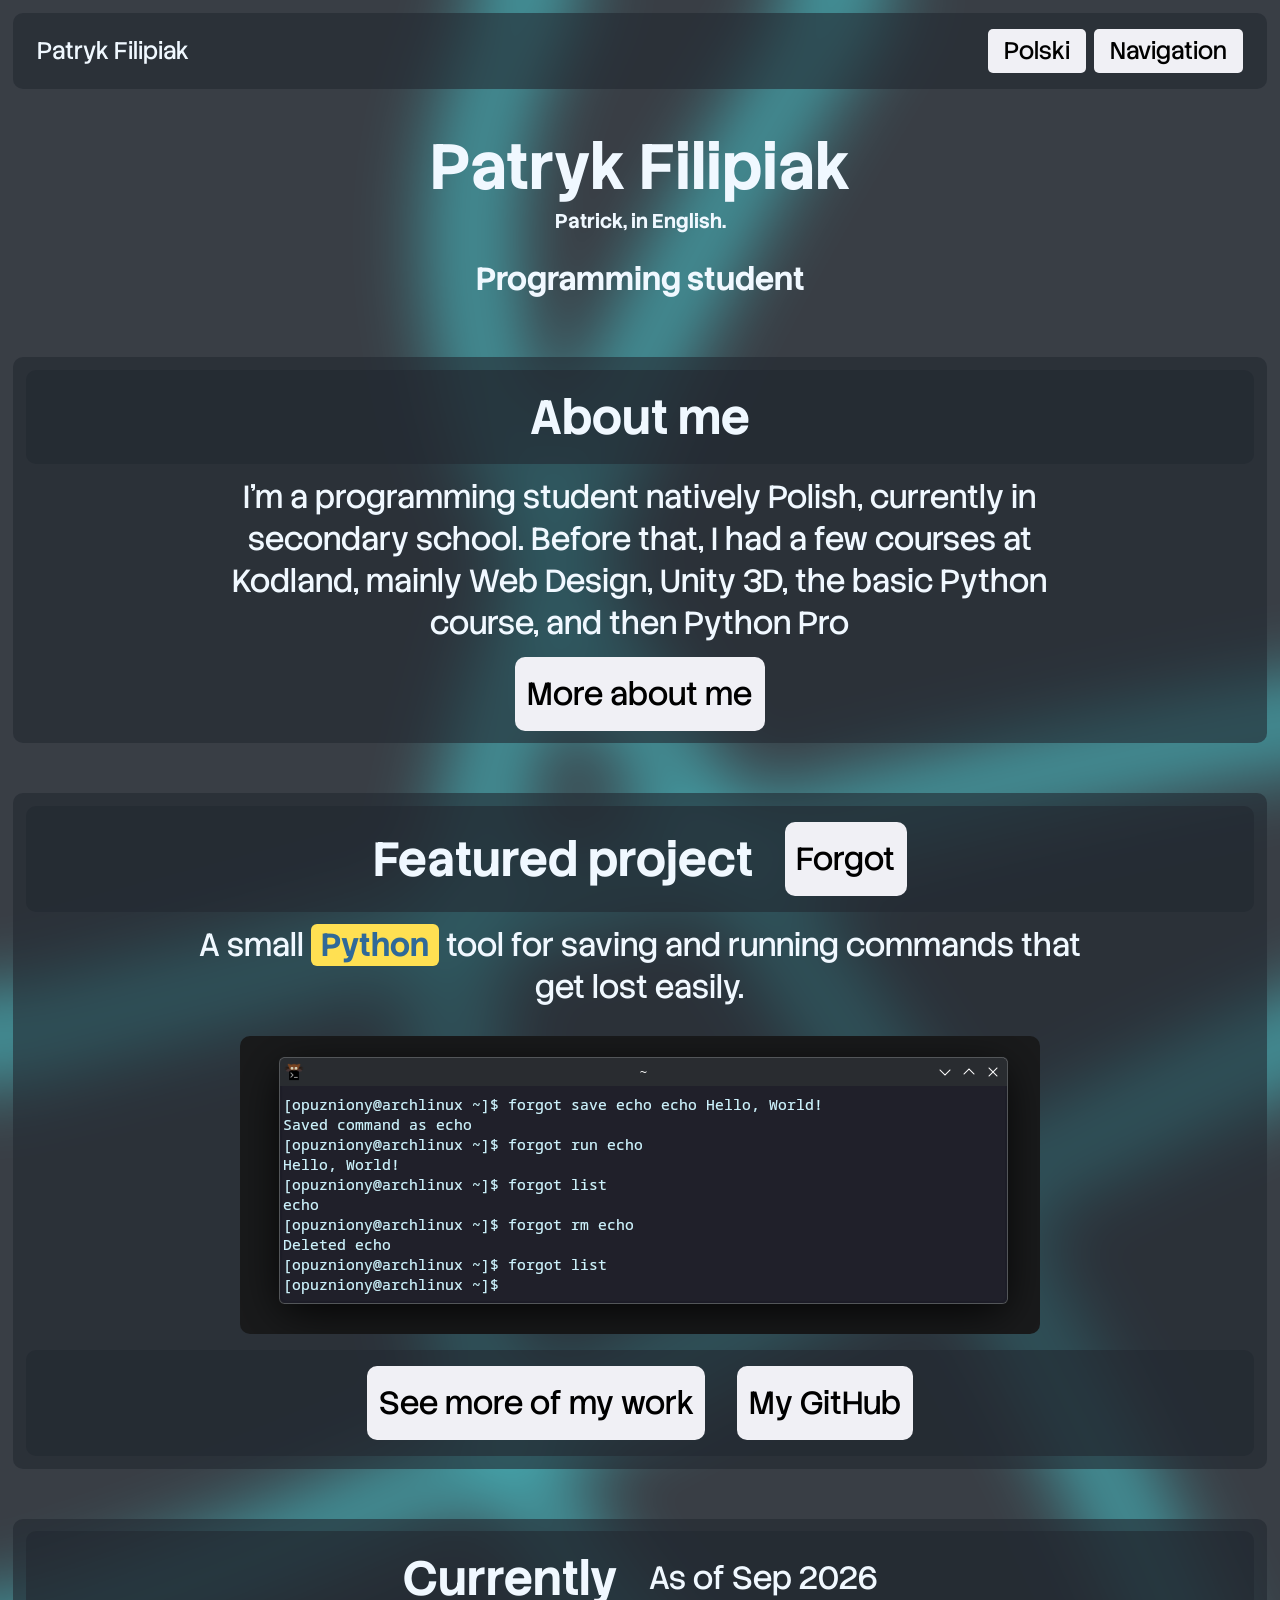
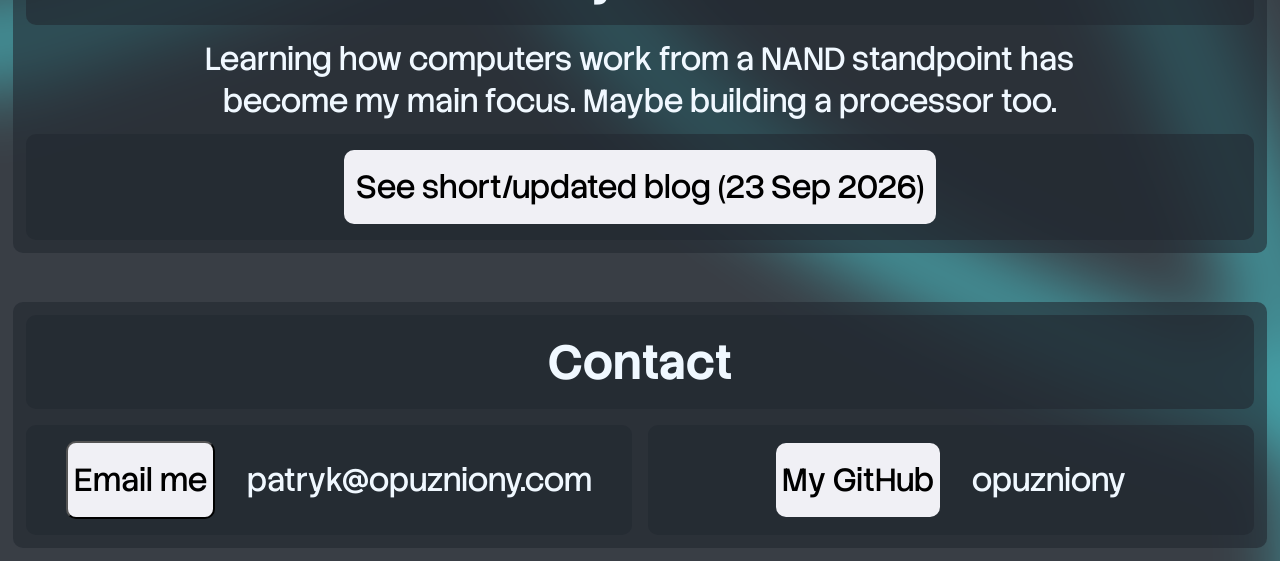
==== commit 57a0a309: "sudden language update" ====
--- a/index.html
+++ b/index.html
@@ -6,20 +6,24 @@
     <link href="https://fonts.googleapis.com/css2?family=Share+Tech&family=Stack+Sans+Headline:wght@200..700&display=swap" rel="stylesheet">
     <meta charset="UTF-8">
     <meta name="viewport" content="width=device-width, initial-scale=1.0">
-    <title>Patryk Filipiak</title>
+    <title id="whatpage">Patryk Filipiak</title>
     <link rel="stylesheet" href="/style/firstpage.css">
+    <script src="main.js" defer></script>
 </head>
 <body>
     <div id="stupid_box">
         <div id="header">
             <p id="p5">Patryk Filipiak</p>
-            <div class="dropdown">
-                <button><b>Navigation</b></button>
-                <div class="dropdown_content">
-                    <a href="static/work.html">My work</a>
-                    <a href="https://github.com/opuzniony">My GitHub</a>
-                    <a href="static/about.html">About me</a>
-                    <a href="static/blog.html">Currently</a>
+            <div id="header_options">
+                <a id="change_language" href="/static/pl/index.html">Polski</a>
+                <div class="dropdown">
+                    <button>Navigation</button>
+                    <div class="dropdown_content">
+                        <a href="static/work.html">My work</a>
+                        <a href="https://github.com/opuzniony">My GitHub</a>
+                        <a href="static/about.html">About me</a>
+                        <a href="static/blog.html">Currently</a>
+                    </div>
                 </div>
             </div>
         </div>
@@ -69,20 +73,15 @@
         <div class="section" id="sct3">
             <div class="section_header">
                 <h2>Currently</h2>
-                <p>As of Sep 2026</p>
+                <p id="date1">js error?</p>
             </div>
             <p class="essay">
                 Learning how computers work from a 
-                NAND standpoint has become my main focus, 
-                currently I'm reading:
-            </p>
-            <p class="essay" id="essay1">
-                <b>CODE</b>
-                <br>
-                By Charles Petzold
+                NAND standpoint has become my main focus.
+                Maybe building a processor too.
             </p>
             <div class="section_header">
-                <a href="static/blog.html" class="section_button">See short/updated blog (Aug 25 2026)</a>
+                <a href="static/blog.html" class="section_button" id="date2">See short/updated blog (Aug 25 2026)</a>
             </div>
         </div>
         <div class="section" id="sct4">
--- a/style/firstpage.css
+++ b/style/firstpage.css
@@ -47,6 +47,7 @@
     font-size: 1.5rem;
     padding: 1rem 1.5rem;
 }
+
 
 .dropdown button {
     font-size: 1.5rem;
@@ -219,6 +220,25 @@
     background-color: rgba(34, 40, 49, 0.6);
 }
 
+#change_language {
+    font-size: 1.5rem;
+    border: none;
+    border-radius: 5px;
+    background-color: rgb(240, 240, 245);
+    transition: background-color 0.2s;
+    padding: 0.4rem 1rem;
+    margin-right: 0.5rem;
+}
+
+#change_language:hover {
+    background-color: rgb(0, 173, 181);
+}
+
+#header_options {
+    display: flex;
+    font-family: 'Stack Sans Headline';
+}
+
 @media (max-width: 768px) {
     .different {
         flex-direction: column;
